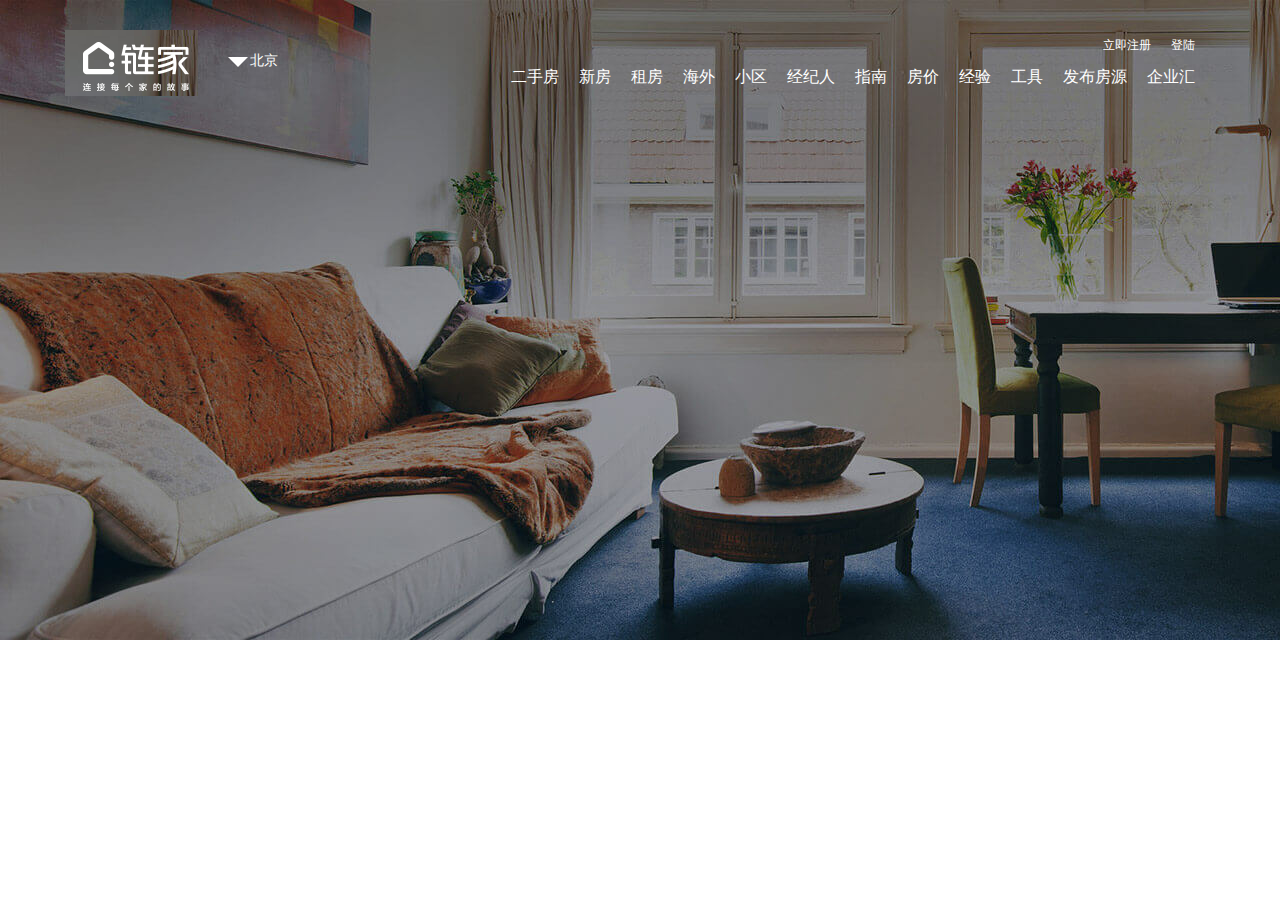
==== html/header.html @ faf7a9a2 "lj" ====
<!doctype html>
<head>
      <title>我的html页面</title>
	  <meta charset = "utf-8">
	  <style>
	  		*{
				margin:0;padding:0;
			}
			#container{
				width:100%;height:640px;
				background-image:url(../img/index/bannerV2.jpg);
			}
			#header-top{
				margin:30px auto 0;
				width:1150px;
				height:61px;
				
			}
			#header-top div a{
				float:left;
				text-decoration:none;
				color:#fff;
				line-height:61px;
				font-size:14px;

			}	
			img{
				margin-right:30px;
			}
			.position{
				display:inline-block;
				border:10px solid transparent;
				border-top-color:#fff;
				margin-top:27px;
				margin-right:2px
			}
			#top-right{
				margin-bottom:20px;
			}
			#top-right div.top-right-top ul li{
				float:right;
				height:20px;
				margin-top:-15px;
			
			}
			#top-right div.top-right-top ul li a{
				font-size:12px;
			}
			#top-right ul{
				list-style-type:none;
				height:46px;
			}
			#top-right ul li{
				margin-top:-30px;
			}
			#top-right ul li a{
				float:right;
				font-size:16px;
				margin-right:20px;
				height:20px;
			}
	  </style>
</head>
<body>
	<div  id="container">
		<!--header-top-->
		<table></table>
		<div  id="header-top">
			<!--头部左边logo和定位链接-->
			<div>
				<a href="#"><img src="../img/index/1.png" alt=""></a>
				<a href="#"><span class="position"></span></a>
				<a href="#">北京</a>
			</div>
			<!--header-top right 产品链接-->
			<div id="top-right">
				<div class="top-right-top">
					<ul>
						<li><a href="#">登陆</a></li>
						<li><a href="#">立即注册</a></li>
					</ul>
					
					
				</div>
				<ul>
					<li><a href="">企业汇</a></li>
					<li><a href="#">发布房源</a></li>
					<li><a href="#">工具</a></li>
					<li><a href="#">经验</a></li>
					<li><a href="#">房价</a></li>
					<li><a href="#">指南</a></li>
					<li><a href="#">经纪人</a></li>
					<li><a href="#">小区</a></li>
					<li><a href="#">海外</a></li>
					<li><a href="#">租房</a></li>
					<li><a href="#">新房</a></li>
					<li><a href="#">二手房</a></li>					
				</ul>	
			</div>

		</div>
	</div>
</body>
</html>
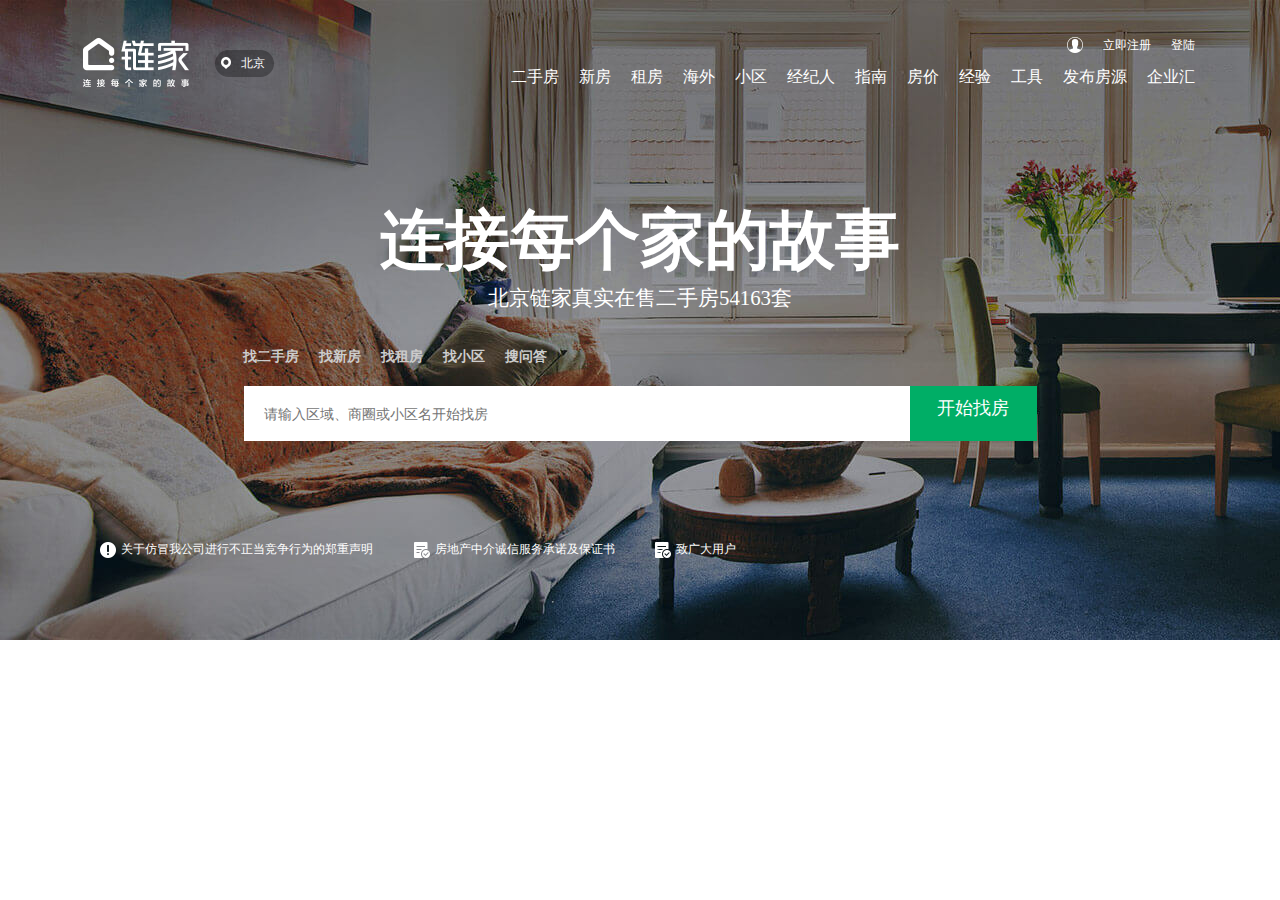
==== commit 7b48c3df: "index" ====
--- a/html/header.html
+++ b/html/header.html
@@ -2,63 +2,8 @@
 <head>
       <title>我的html页面</title>
 	  <meta charset = "utf-8">
+	   <link rel="stylesheet" href="../css/header.css">
 	  <style>
-	  		*{
-				margin:0;padding:0;
-			}
-			#container{
-				width:100%;height:640px;
-				background-image:url(../img/index/bannerV2.jpg);
-			}
-			#header-top{
-				margin:30px auto 0;
-				width:1150px;
-				height:61px;
-				
-			}
-			#header-top div a{
-				float:left;
-				text-decoration:none;
-				color:#fff;
-				line-height:61px;
-				font-size:14px;
-
-			}	
-			img{
-				margin-right:30px;
-			}
-			.position{
-				display:inline-block;
-				border:10px solid transparent;
-				border-top-color:#fff;
-				margin-top:27px;
-				margin-right:2px
-			}
-			#top-right{
-				margin-bottom:20px;
-			}
-			#top-right div.top-right-top ul li{
-				float:right;
-				height:20px;
-				margin-top:-15px;
-			
-			}
-			#top-right div.top-right-top ul li a{
-				font-size:12px;
-			}
-			#top-right ul{
-				list-style-type:none;
-				height:46px;
-			}
-			#top-right ul li{
-				margin-top:-30px;
-			}
-			#top-right ul li a{
-				float:right;
-				font-size:16px;
-				margin-right:20px;
-				height:20px;
-			}
 	  </style>
 </head>
 <body>
@@ -68,9 +13,8 @@
 		<div  id="header-top">
 			<!--头部左边logo和定位链接-->
 			<div>
-				<a href="#"><img src="../img/index/1.png" alt=""></a>
-				<a href="#"><span class="position"></span></a>
-				<a href="#">北京</a>
+				<a href="#"><div></div></a>
+				<a href="#"><span class="position"></span>北京</a>
 			</div>
 			<!--header-top right 产品链接-->
 			<div id="top-right">
@@ -78,9 +22,8 @@
 					<ul>
 						<li><a href="#">登陆</a></li>
 						<li><a href="#">立即注册</a></li>
+						<li><a href="#" class="ren"></a></li>
 					</ul>
-					
-					
 				</div>
 				<ul>
 					<li><a href="">企业汇</a></li>
@@ -97,8 +40,27 @@
 					<li><a href="#">二手房</a></li>					
 				</ul>	
 			</div>
-
 		</div>
+		<div id="header-middle">
+			<p>连接每个家的故事</p>
+			<p>北京链家真实在售二手房54163套</p>
+			<ul>
+				<li><a href="">找二手房</a></li>
+				<li><a href="">找新房</a></li>
+				<li><a href="">找租房</a></li>
+				<li><a href="">找小区</a></li>
+				<li><a href="">搜问答</a></li>
+			</ul>		
+			<div>
+				<input type="text" placeholder="请输入区域、商圈或小区名开始找房">
+				<a href="#">开始找房</a>
+			</div>
+		</div>	
+		<div id="header-bottom">
+			<a href=""><img src="../img/index/php3X11MP.png" alt=""><span>关于仿冒我公司进行不正当竞争行为的郑重声明</span></a>
+			<a href=""><img src="../img/index/phpAPdvEm.png" alt=""><span>房地产中介诚信服务承诺及保证书</span></a>
+			<a href=""><img src="../img/index/phpwRB4sh.png" alt=""><span>致广大用户</span></a>	
+		</div>	
 	</div>
 </body>
 </html>--- a/css/header.css
+++ b/css/header.css
@@ -0,0 +1,140 @@
+*{
+	margin:0;padding:0;
+	}
+#container{
+	margin:0 auto;
+	width:100%;height:640px;
+	background-image:url(../img/index/bannerV2.jpg);
+	}
+#header-top{
+	margin:30px auto 0;
+	width:1150px;
+	height:61px;	
+	}
+#header-top div a{
+	float:left;
+	text-decoration:none;
+	color:#fff;
+	line-height:61px;
+	font-size:14px;
+	}	
+#header-top>div>a:first-child>div{
+	width:150px;height:66px;
+	margin-right:0px;
+	background:url(../img/index/spriteV2_new.png) no-repeat 0px -370px;
+}
+#header-top>div>a:last-child{
+	display:block;
+	width:59px;height:27px;
+	background:rgba(0,0,0,0.3);
+	border-radius:20px;
+	margin-top:20px;
+	text-align:center;
+	line-height:27px;
+	font-size:12px;
+}
+#header-top>div>a:last-child span{
+	display:inline-block;
+	width:12px;height:12px;margin-left:5px;
+	float:left;margin-top:7px;
+	background:url(../img/index/spriteV2_new.png) no-repeat -188px -20px;
+}
+#top-right{
+	margin-bottom:20px;
+	}
+#top-right div.top-right-top ul li{
+	float:right;
+	height:20px;
+	margin-top:-15px;
+	}
+#top-right div.top-right-top ul li a.ren{
+	display:inline-block;
+	width:17px;height:17px;
+	margin-top:22px;
+	background:url(../img/index/spriteV2_new.png) no-repeat -203px -20px
+}
+#top-right div.top-right-top ul li a{
+	font-size:12px;
+	}
+#top-right ul{
+	list-style-type:none;
+	height:46px;
+}
+#top-right ul li{
+	margin-top:-30px;
+}
+#top-right ul li a{
+	float:right;
+	font-size:16px;
+	margin-right:20px;
+    height:20px;
+}
+#header-middle{
+	width:100%;
+	margin:0 auto;
+	display:flex;
+	flex-direction:column;
+	justify-content:flex-start;
+	align-items:center;
+
+}
+#header-middle>p:first-child{
+	font-size:65px;color:#fff;
+	font-weight:bold;
+	margin-top:100px;
+}
+#header-middle>p:nth-child(2){
+	font-size:1.3rem;color:#fff;
+}
+#header-middle>ul:nth-child(3){
+	list-style-type:none;
+	display:flex;
+	justify-content:flex-start;
+	margin:35px 0 20px -470px;
+}
+#header-middle>ul:nth-child(3) li{
+	padding-right:20px;	
+}
+#header-middle>ul:nth-child(3) a{
+	text-decoration:none;
+	font-size:14px;
+	color:#ccc;font-weight:bold;
+}
+#header-middle>div:nth-child(4){
+	display:flex;
+	justify-content:flex-start;
+}
+#header-middle>div:nth-child(4) input{
+	width:646px;
+	height:55px;
+	border:0;outline:0;
+	line-height:45px;
+	padding-left:20px;
+	font-size:14px;
+}
+#header-middle>div:nth-child(4) a{
+	text-decoration:none;
+	display:inline-block;
+	width:127px;height:55px;
+	background:#00ae66;
+	text-align:center;
+	line-height:45px;
+	font-size:18px;color:#fff;
+}
+#header-bottom{
+	width:636px;height:16px;
+	margin-left:100px;
+	margin-top:100px;
+	display:flex;
+	justify-content:space-between;
+}
+#header-bottom>a{
+	text-decoration:none;
+	font-size:12px;
+	color:#fff;
+}
+#header-bottom>a img{
+	height:100%;
+	margin-right:5px;
+	vertical-align:middle;
+}